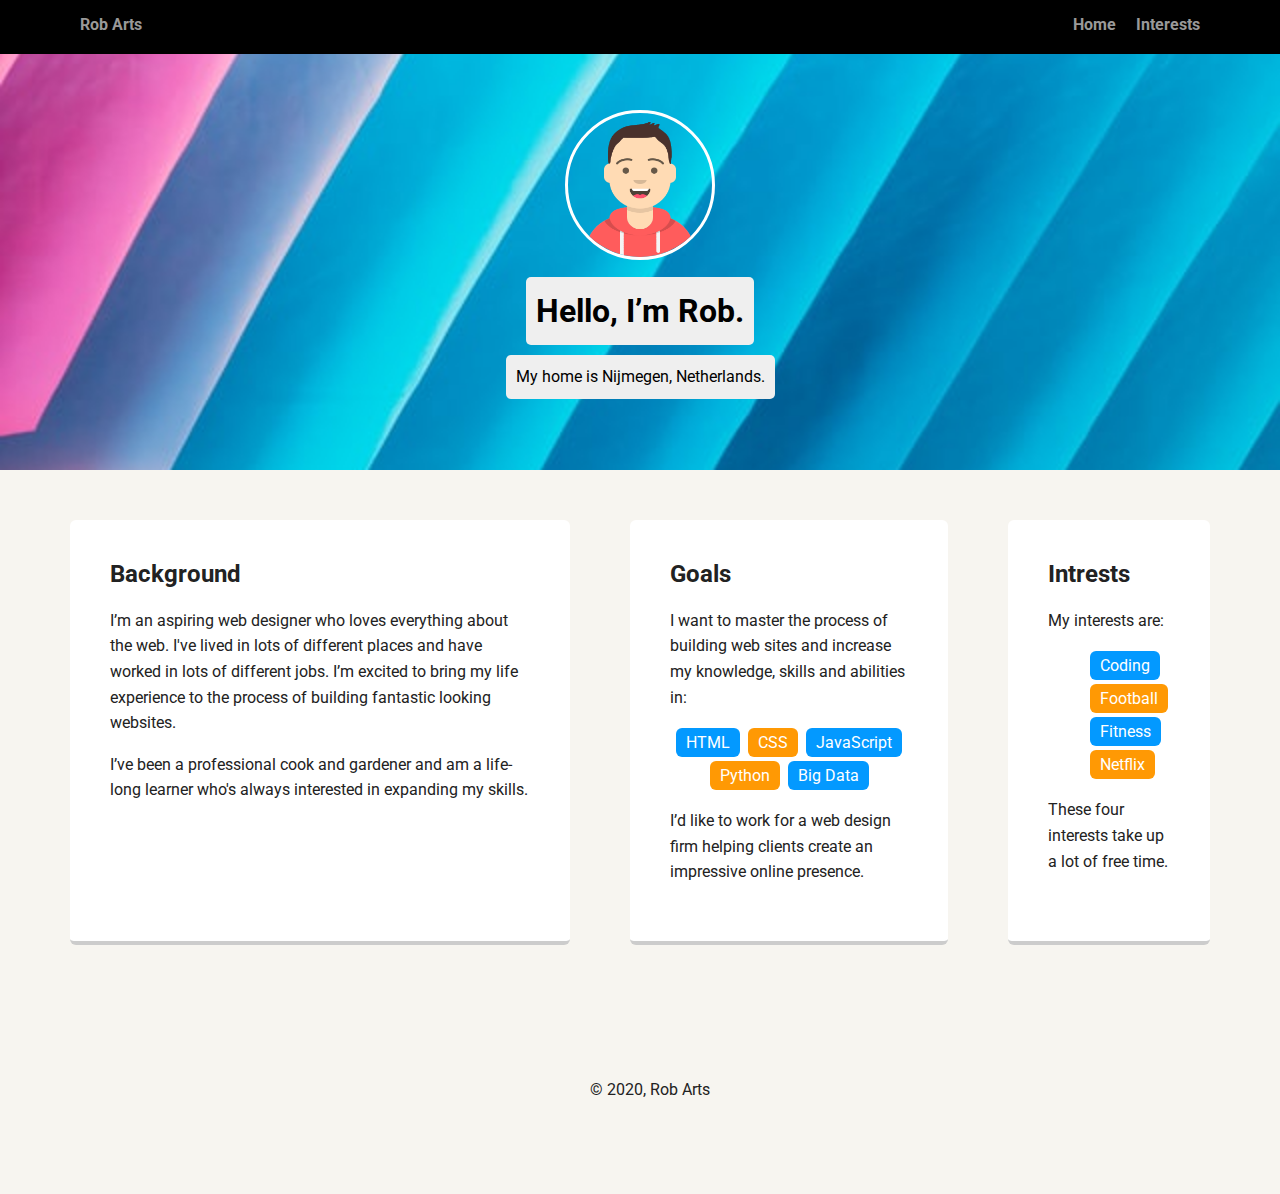
==== index.html @ c6214252 "Add files and images" ====
<!doctype html>
<html lang="en">
<head>
  <meta charset="utf-8">
  <title>Rob Arts's Profile</title>
  <meta name="viewport" content="width=device-width, initial-scale=1.0">
  <link rel="stylesheet" href="styles.css">
  <link href="https://fonts.googleapis.com/css?family=Muli%7CRoboto:400,300,500,700,900" rel="stylesheet"></head>
  <body>

    <nav class="main-nav">
        <ul class="nav">
          <li class="name"><a href="index.html">Rob Arts</a></li>
          <li><a href="index.html">Home</a></li>
          <li><a href="intrest.html">Interests</a></li>
        </ul>
    </nav>

    <header>
      <img src="img/me.png" alt="Drawing of Rob Arts" class="profile-image">
      <h1 class="tag name">Hello, I’m Rob.</h1>
      <p class="tag location">My home is Nijmegen, Netherlands.</p>
    </header>

    <main class="flex">
      <section class="card">
        <h2>Background</h2>
        <p>I’m an aspiring web designer who loves everything about the web. I've lived in lots of different places and have worked in lots of different jobs. I’m excited to bring my life experience to the process of building fantastic looking websites.</p>
        <p>I’ve been a professional cook and gardener and am a life-long learner who's always interested in expanding my skills.</p>
      </section> 

      <section class="card">
        <h2>Goals</h2>
        <p>I want to master the process of building web sites and increase my knowledge, skills and abilities in:</p>
        <ul class="skills">
          <li>HTML</li>
          <li>CSS</li>
          <li>JavaScript</li>
          <li>Python</li>
          <li>Big Data</li>
        </ul>
        <p>I’d like to work for a web design firm helping clients create an impressive online presence.</p>
      </section> 

      <section class="card">
        <h2>Intrests</h2>
        <p>My interests are:</p>
        <ol class="skills">
          <li>Coding</li>
          <li>Football</li>
          <li>Fitness</li>
          <li>Netflix</li>
        </ol>
        <p>These four interests take up a lot of free time.</p>
      </section> 
    </main>

    <footer>
      <ul>
        <li><a href="#" class="social twitter">Twitter</a></li>
        <li><a href="#" class="social linkedin">LinkedIn</a></li>
        <li><a href="#" class="social github">Github</a></li>
      </ul>
      <p class="copyright">&copy; 2020, Rob Arts</p>
    </footer>
  </body>
  </html>
---- styles.css ----
/* Global Layout Set-up */
* { 
  box-sizing: border-box;
}
  
body {
  margin: 0;
  padding: 0;
  text-align: center;
  font-family: 'Roboto', sans-serif;
  color: #222;
  background: #f7f5f0;
}
/* Link Styles */

a {
  text-decoration: none;
  color: #999;
}
a:hover {
  color: #6633ff;
}

/* Section Styles */

.main-nav {
  width: 100%;
  background: black;
  min-height: 30px;
  padding: 10px;
  position: fixed;
  text-align: center;
}
.nav {
  display: flex;
  justify-content: space-around;
  font-weight: 700;
  list-style-type: none;
  margin: 0 auto;
  padding: 0;
}

.nav .name {
    display: block;
    margin-right: auto;
    color: white;
}
.nav li {
  padding: 5px 10px 10px 10px;
}
.nav a {
  transition: all .5s;
}
.nav a:hover {
  color: white
}

header {
  text-align: center;
  background: url('img/test.jpg') no-repeat top center;
  background-size: cover;
  overflow: hidden;
  padding-top: 60px;
}
header {
  line-height: 1.5;
}
header .profile-image {
  margin-top: 50px;
  width: 150px;
  height: 150px;
  border-radius: 50%;
  border: 3px solid white;
  transition: all .5s;
}
header .profile-image:hover {
  transform: scale(1.5) rotate(360deg);
}
.tag {
  background-color: #efefef;
  color: black;
  padding: 10px;
  border-radius: 5px;
  display: table;
  margin: 10px auto;
} 
.location {
  background-color: #efefef;
  color: black;
}
.card {
  margin: 30px;
  padding: 20px 40px 40px;
  max-width: 500px;
  text-align: left;
  background: #fff;
  border-bottom: 4px solid #ccc;
  border-radius: 6px;
  transition: all .5s;
}
.card:hover {
  border-color: #ff99ff;
}

ul.skills {
  padding: 0;
  text-align: center;
}

.skills li {
  border-radius: 6px;
  display: inline-block;
  background: #ff9904;
  color: white;
  padding: 5px 10px;
  margin: 2px;
}

.skills li:nth-child(odd) {
  background: #0399ff;
}

footer {
  width: 100%;
  min-height: 30px;
  padding: 20px 0 40px 20px;
}

footer .copyright {
  top: -8px;
  font-size: .75em;
}

footer ul {
  list-style-type: none;
  margin: 0;
  padding: 0;
}

footer ul li {
  display: inline-block;
}

a.social {
  display: inline-block;
  text-indent: -9999px;
  margin-left: 5px;
  width: 30px;
  height: 30px;
  background-size: 30px 30px;
  opacity: .4;
  transition: all .5s;
}
a.twitter {
  background-image: url(images/twitter.svg);
}
a.linkedin {
  background-image: url(images/linkedin.svg);
}
a.github {
  background-image: url(images/github.svg);
}
a.social:hover {
  opacity: 1;
}
.clearfix {
  clear: both;
}

/* Styles for larger screens */
@media screen and (min-width: 720px) {
  
  .flex {
      display: -ms-flexbox;      /* TWEENER - IE 10 */
      display: flex; 
      max-width: 1200px;
      -ms-flex-pack: distribute;
      justify-content: space-around;
      margin: 0 auto;
  }

  header {
    min-height: 470px;
  }

  .nav {
    max-width: 1200px;
    padding: 0 30px;
  }


  main {
    padding-top: 20px;
  }

  main p {
    line-height: 1.6em;
  }

  footer {
    font-size: 1.3em;
    max-width: 1200px;
    margin: 40px auto;
  }

}
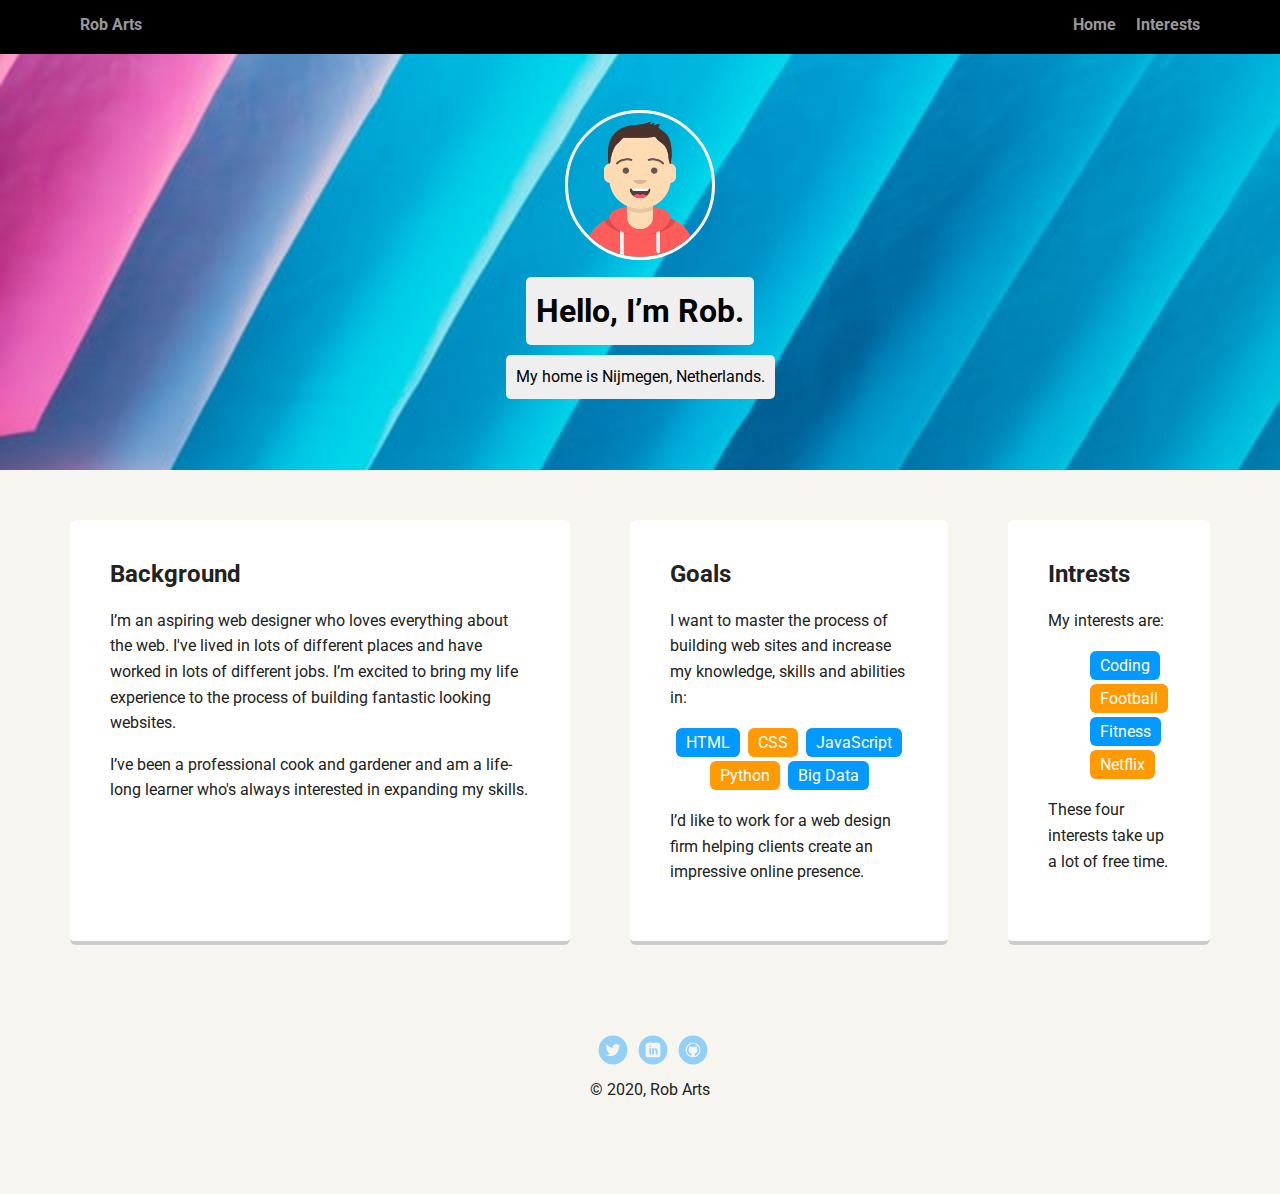
==== commit 6431decd: "Changes links github + icons social media" ====
--- a/index.html
+++ b/index.html
@@ -59,7 +59,7 @@
       <ul>
         <li><a href="#" class="social twitter">Twitter</a></li>
         <li><a href="#" class="social linkedin">LinkedIn</a></li>
-        <li><a href="#" class="social github">Github</a></li>
+        <li><a href="https://github.com/robjuh" class="social github">Github</a></li>
       </ul>
       <p class="copyright">&copy; 2020, Rob Arts</p>
     </footer>
--- a/styles.css
+++ b/styles.css
@@ -152,13 +152,13 @@
   transition: all .5s;
 }
 a.twitter {
-  background-image: url(images/twitter.svg);
+  background-image: url(img/twitter.svg);
 }
 a.linkedin {
-  background-image: url(images/linkedin.svg);
+  background-image: url(img/linkedin.svg);
 }
 a.github {
-  background-image: url(images/github.svg);
+  background-image: url(img/github.svg);
 }
 a.social:hover {
   opacity: 1;
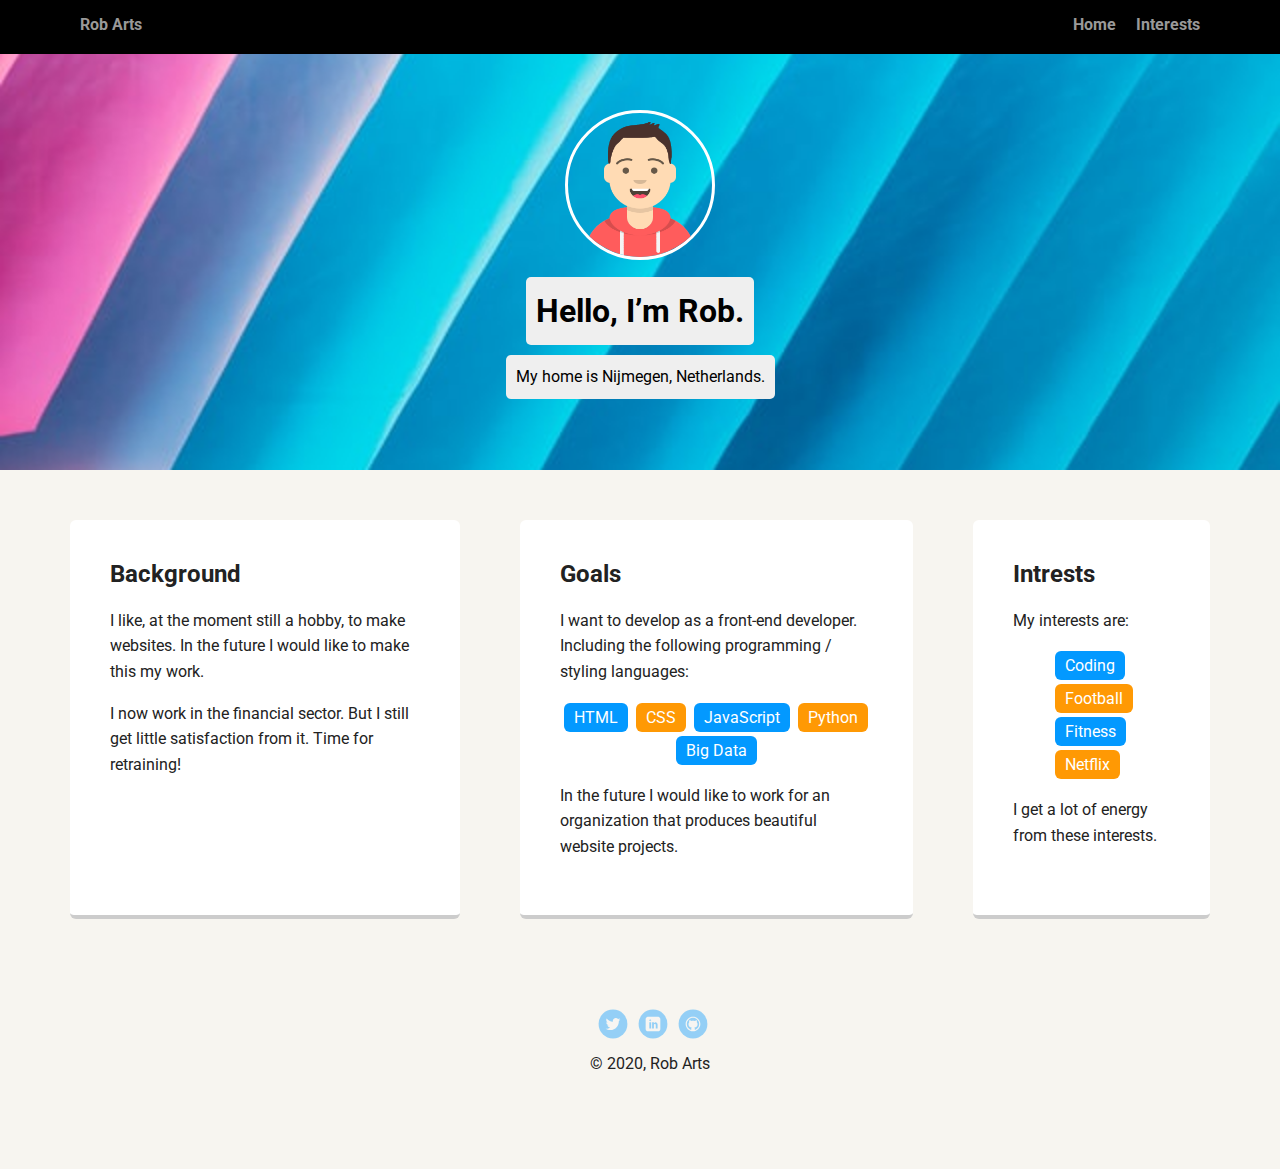
==== commit 43e6ae1a: "adaptation text" ====
--- a/index.html
+++ b/index.html
@@ -17,7 +17,7 @@
     </nav>
 
     <header>
-      <img src="img/me.png" alt="Drawing of Rob Arts" class="profile-image">
+      <img src="img/me.png" alt="Design of Rob Arts" class="profile-image">
       <h1 class="tag name">Hello, I’m Rob.</h1>
       <p class="tag location">My home is Nijmegen, Netherlands.</p>
     </header>
@@ -25,13 +25,13 @@
     <main class="flex">
       <section class="card">
         <h2>Background</h2>
-        <p>I’m an aspiring web designer who loves everything about the web. I've lived in lots of different places and have worked in lots of different jobs. I’m excited to bring my life experience to the process of building fantastic looking websites.</p>
-        <p>I’ve been a professional cook and gardener and am a life-long learner who's always interested in expanding my skills.</p>
+        <p>I like, at the moment still a hobby, to make websites. In the future I would like to make this my work.</p>
+        <p>I now work in the financial sector. But I still get little satisfaction from it. Time for retraining!</p>
       </section> 
 
       <section class="card">
         <h2>Goals</h2>
-        <p>I want to master the process of building web sites and increase my knowledge, skills and abilities in:</p>
+        <p>I want to develop as a front-end developer. Including the following programming / styling languages:</p>
         <ul class="skills">
           <li>HTML</li>
           <li>CSS</li>
@@ -39,7 +39,7 @@
           <li>Python</li>
           <li>Big Data</li>
         </ul>
-        <p>I’d like to work for a web design firm helping clients create an impressive online presence.</p>
+        <p>In the future I would like to work for an organization that produces beautiful website projects.</p>
       </section> 
 
       <section class="card">
@@ -51,7 +51,7 @@
           <li>Fitness</li>
           <li>Netflix</li>
         </ol>
-        <p>These four interests take up a lot of free time.</p>
+        <p>I get a lot of energy from these interests.</p>
       </section> 
     </main>
 
